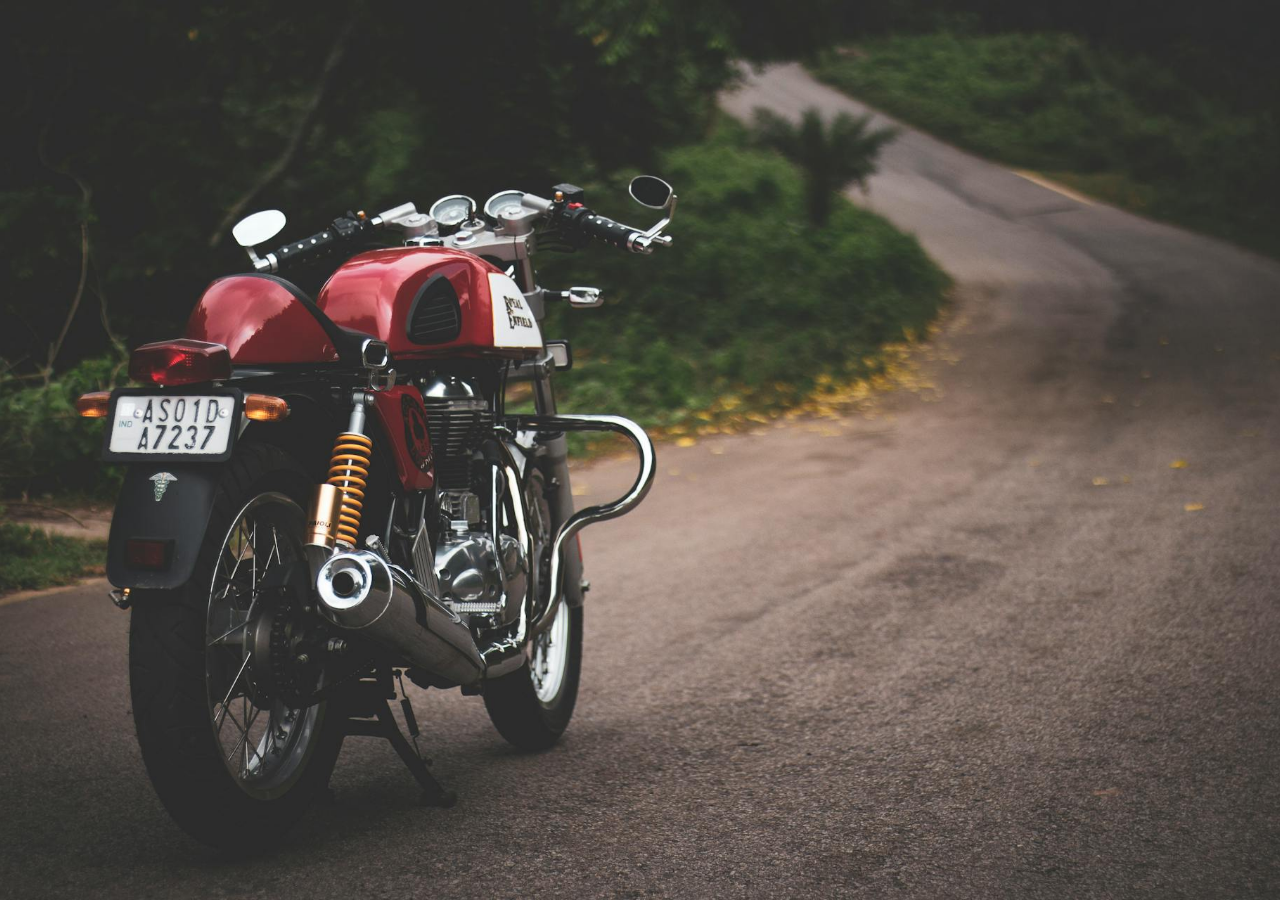
==== 5_10/index.html @ 5e7fb0ae "Aula nova dia novo" ====
<!DOCTYPE html>
<html lang="pt">

<head>
    <meta charset="UTF-8">
    <meta name="viewport" content="width=device-width, initial-scale=1.0">
    <title>Catalogo de Motos</title>
    <link rel="stylesheet" href="style.css">

    <!-- ADICIONAR A IMAGEM NO PAGINA DO PESQUISADOR -->
    <link rel="shortcut icon" href="./Imagens/shield-icon-black.svg" type="image/xml-svg">

    <link rel="preconnect" href="https://fonts.googleapis.com">
    <link rel="preconnect" href="https://fonts.gstatic.com" crossorigin>
    <link href="https://fonts.googleapis.com/css2?family=Oswald:wght@200..700&display=swap" rel="stylesheet">

</head>

<body>
    <div class="hero">
    </div>
</body>
---- 5_10/style.css ----
:root {
    --color-light: #f4f4f4;
    --color-orange: #ff6600;
    --color-orange-alpha: rgba(255, 102, 0, .15);
    --color-dark: #111;
    --color-black: #000;
    --spacing-sm: 10px;
    --spacing-md: 20px;
    --spacing-lg: 30px;
}

* {

    margin: 0;
    padding: 0;
    box-sizing: border-box;
    font-family: "Oswald", sans-serif;
}

body {

    background-color: var(--color-black);


}

a {

    text-decoration: none;
    color: var(--color-light);
}

ul,
ol {

    list-style: none;
}

.hero {
    width: 100%;
    height: 100vh;
    background-image: url(./Imagens/Motos/banner.jpg);

    background-repeat: no-repeat;
    /*Nao repretir a imagem de fundo quando desda o zoom */

    background-size: cover;
    /* mantem a extensão da imagem para padrão */

    background-position: center center;
    /* alinha a imagem pela margens das pontas esquerda e direita */
}
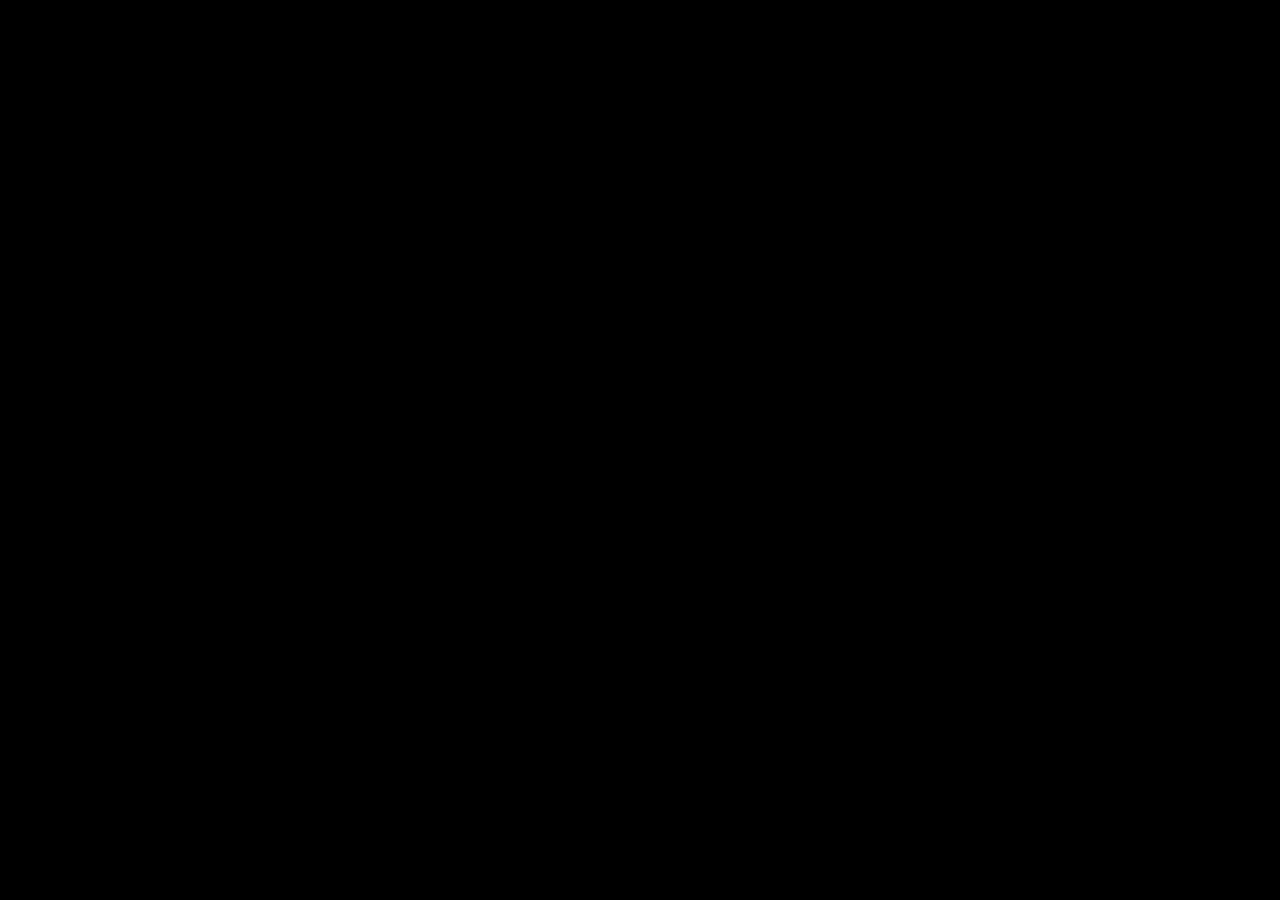
==== commit fa834c1f: "aula" ====
--- a/5_10/index.html
+++ b/5_10/index.html
@@ -17,6 +17,11 @@
 </head>
 
 <body>
-    <div class="hero">
-    </div>
+
+    <section>
+        <header>
+
+        </header>
+    </section>
+
 </body>
